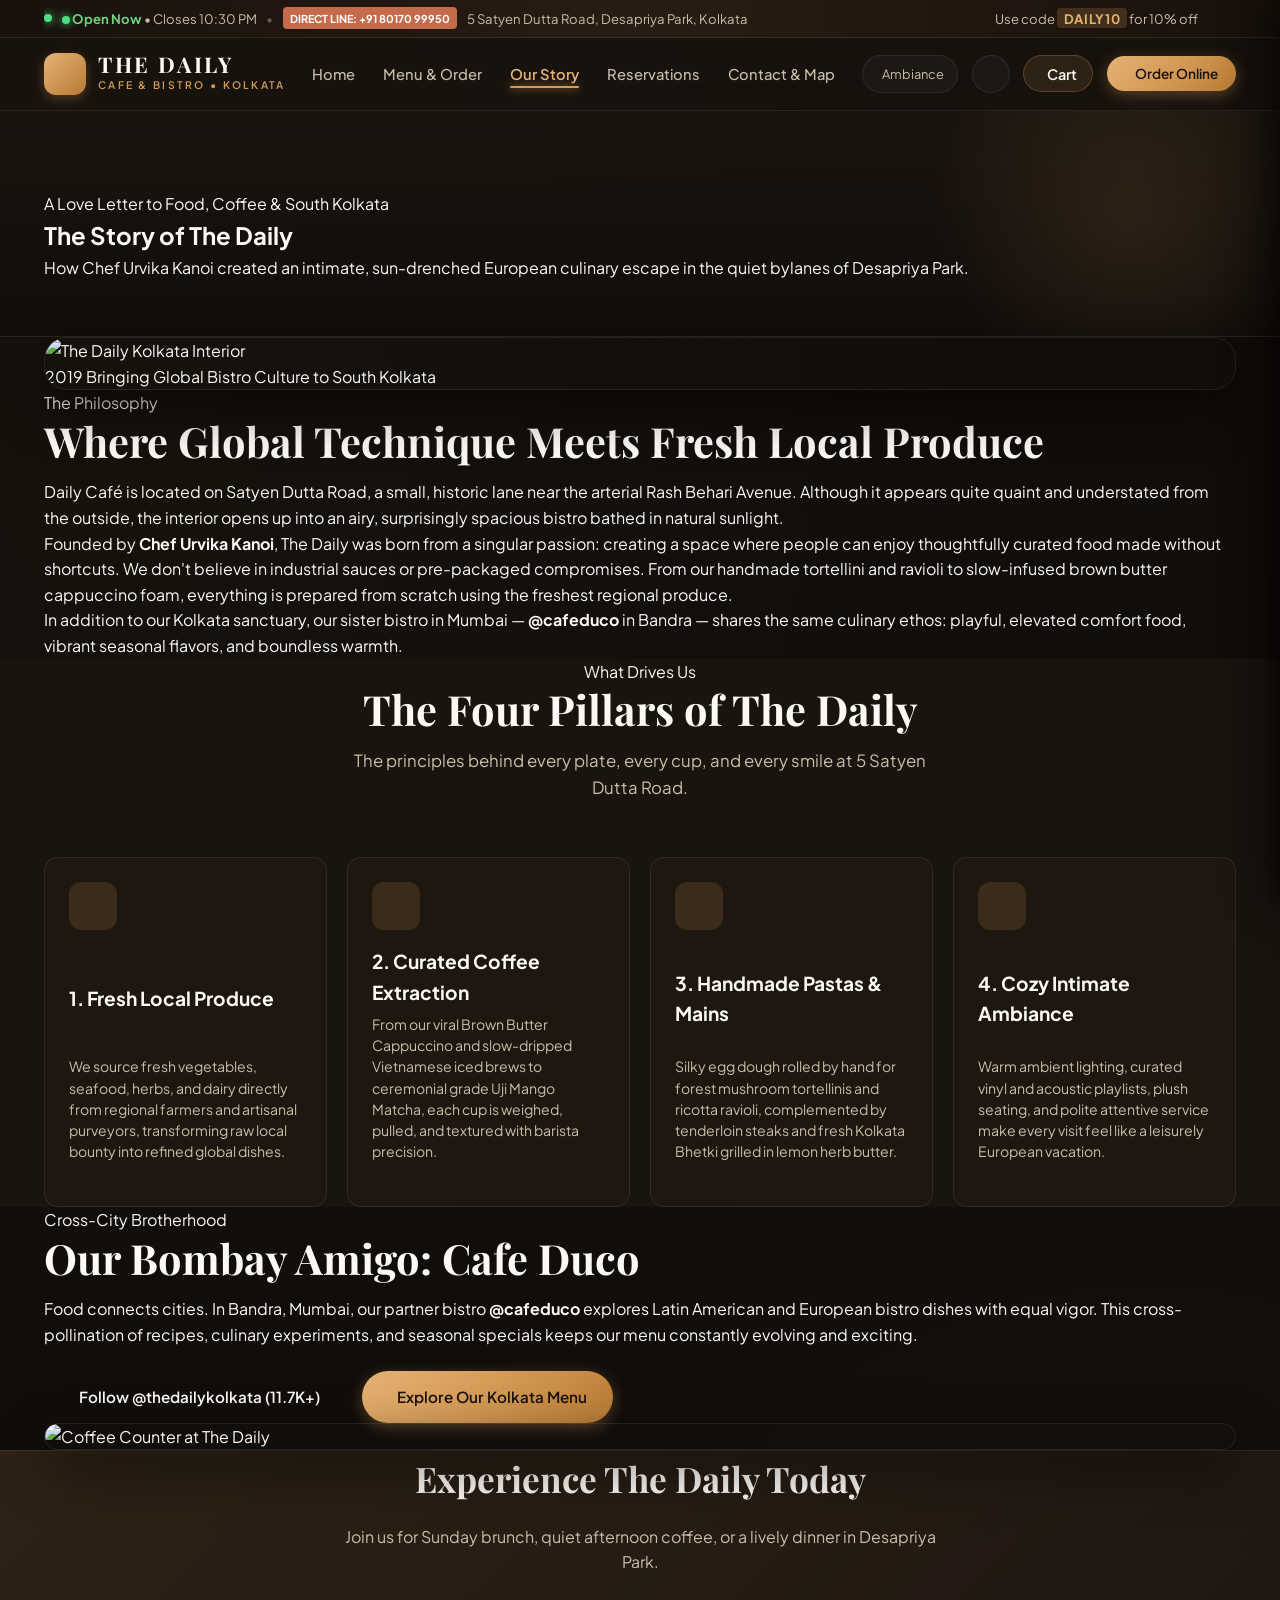
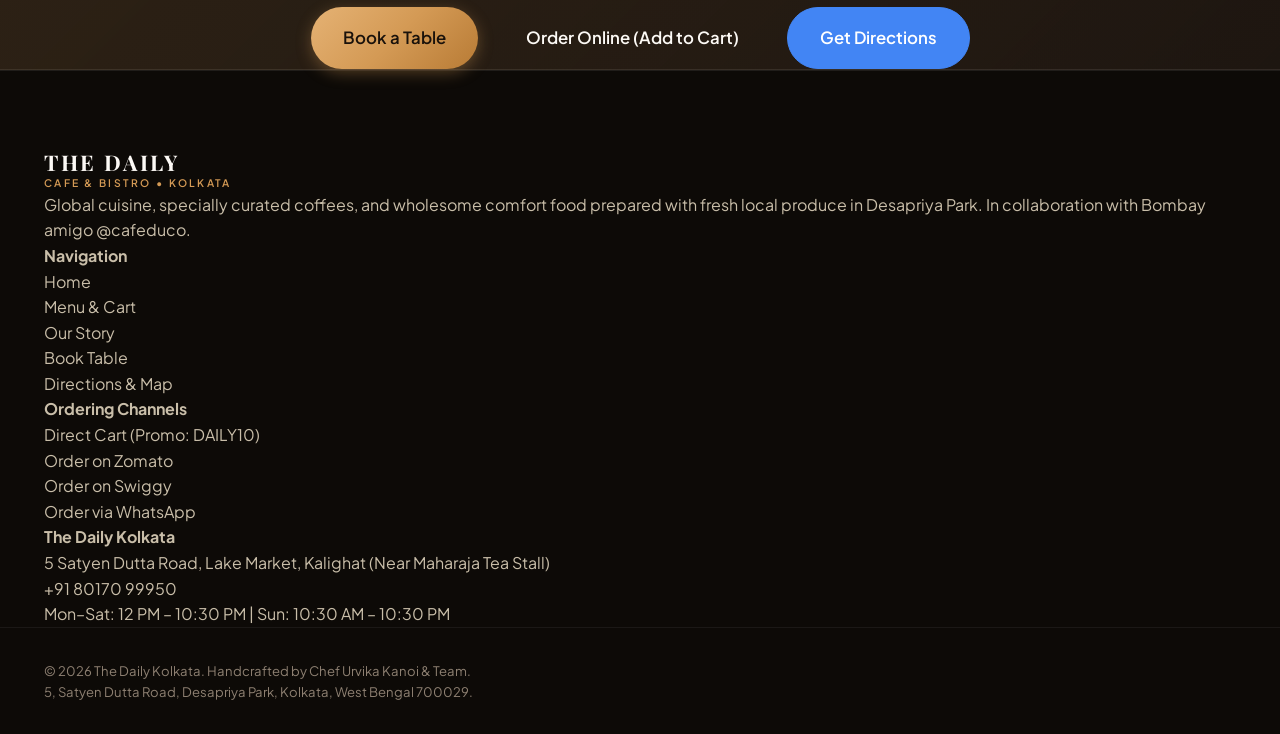
==== about/index.html @ ff9f54f0 "Add files via upload" ====
<!DOCTYPE html>
<html lang="en">
<head>
  <meta charset="UTF-8">
  <meta http-equiv="refresh" content="0; url=../about.html">
  <title>Redirecting to about...</title>
  <script>window.location.replace("../about.html");</script>
</head>
<body>
  <p>Redirecting to <a href="../about.html">about</a>...</p>
</body>
</html>
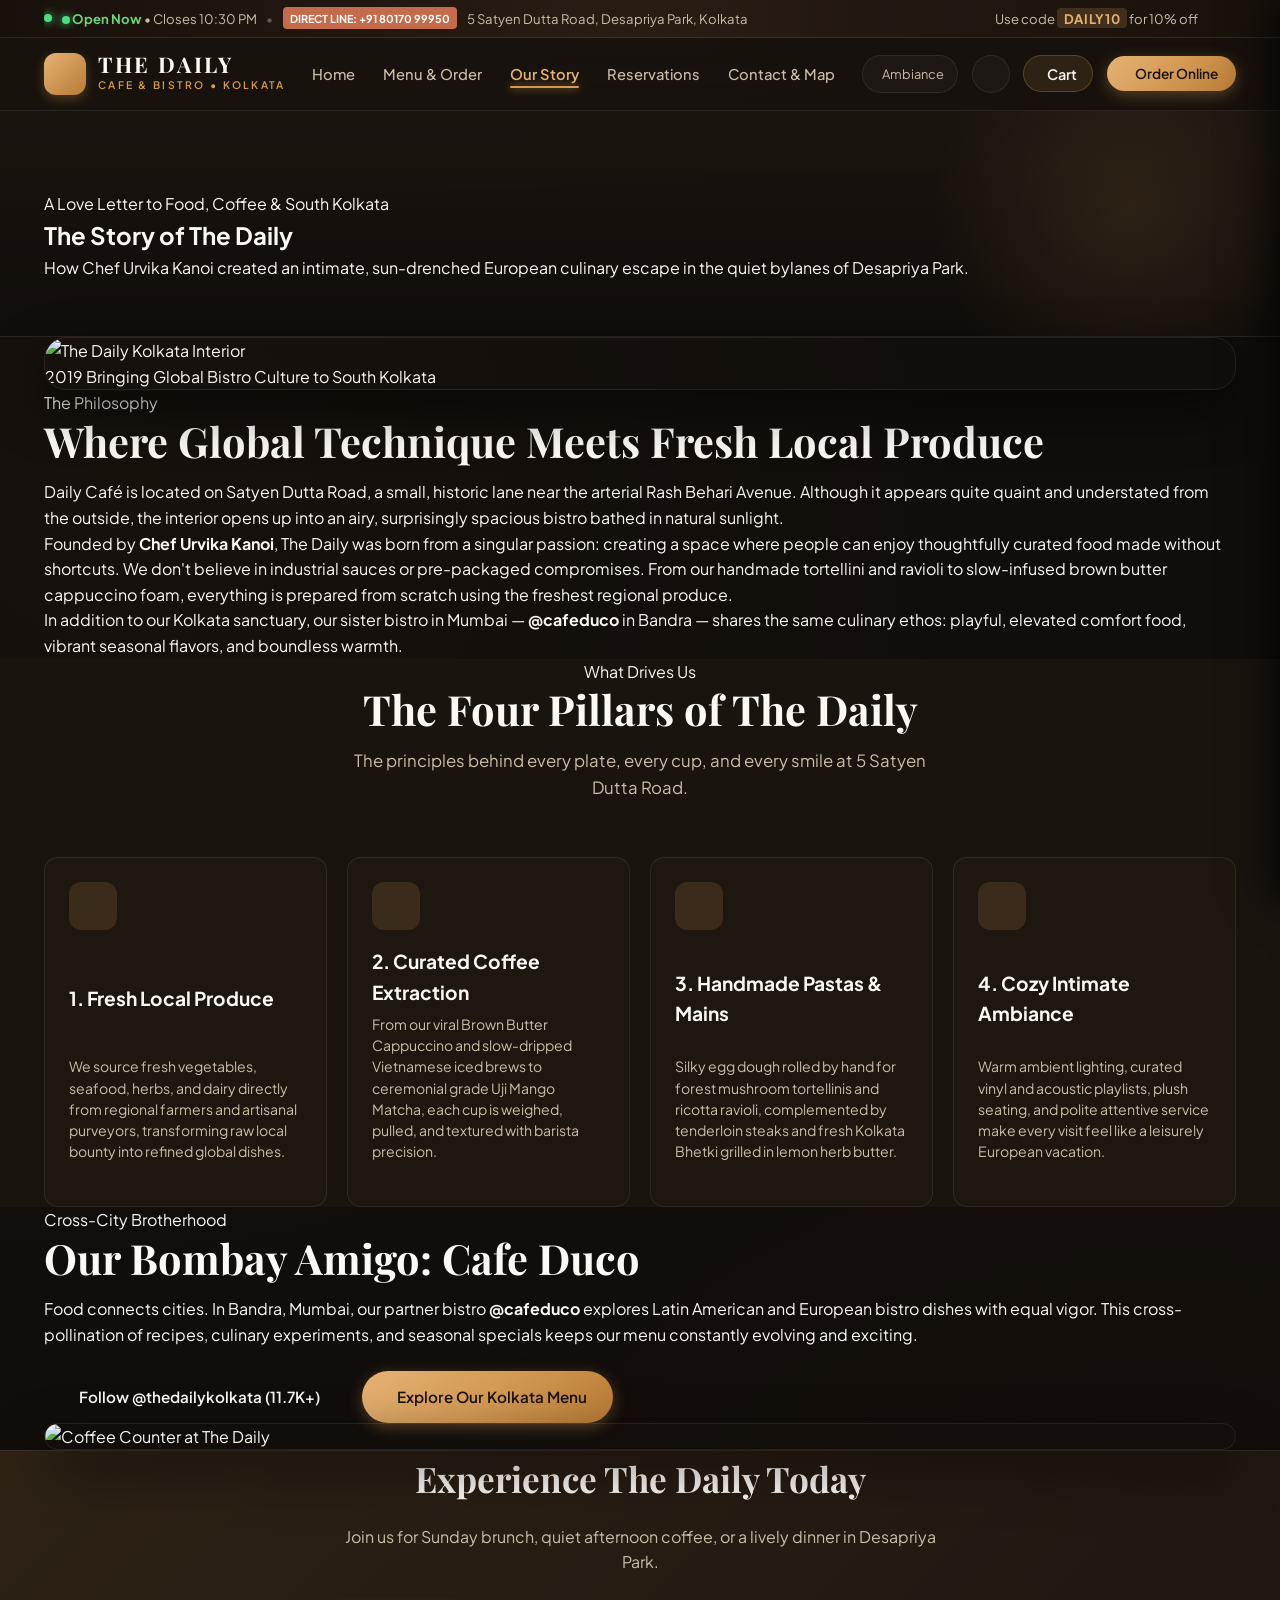
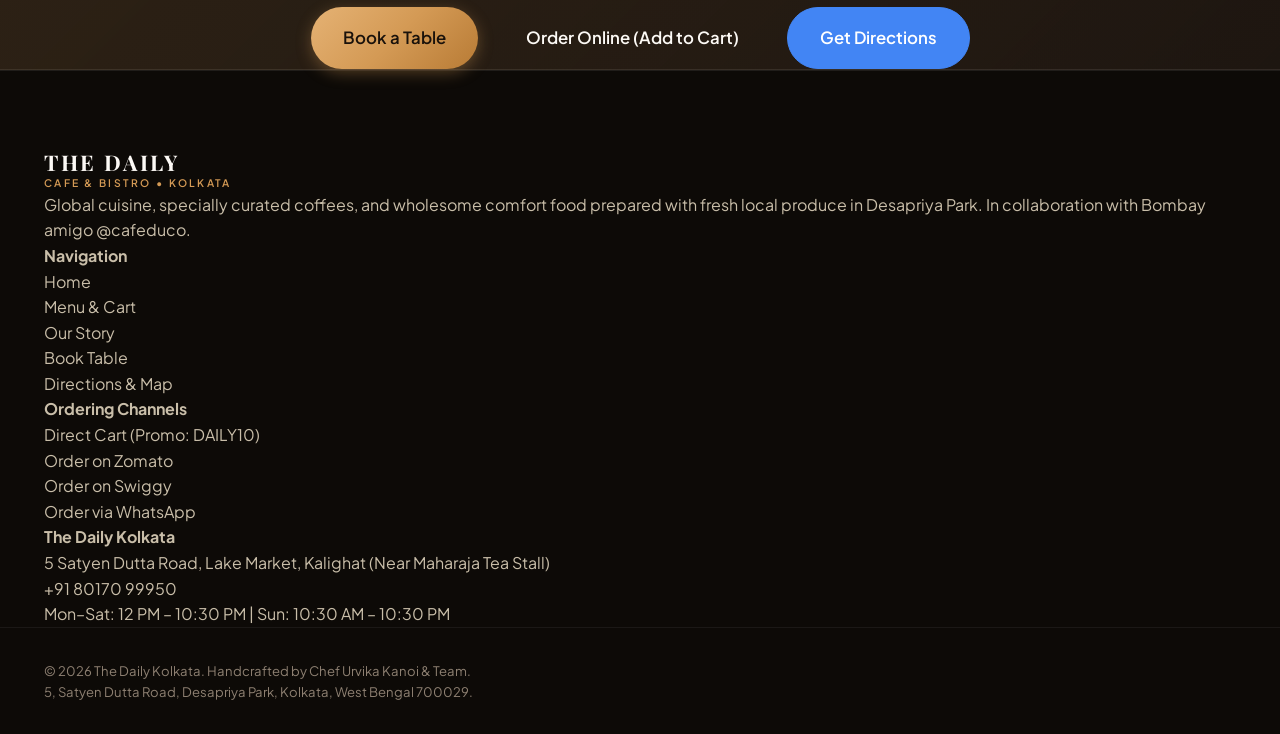
==== commit 42bf95e9: "Add files via upload" ====
--- a/about/index.html
+++ b/about/index.html
@@ -1,7 +1,8 @@
-<!DOCTYPE html>
+﻿<!DOCTYPE html>
 <html lang="en">
 <head>
   <meta charset="UTF-8">
+  <meta name="viewport" content="width=device-width, initial-scale=1.0">
   <meta http-equiv="refresh" content="0; url=../about.html">
   <title>Redirecting to about...</title>
   <script>window.location.replace("../about.html");</script>
